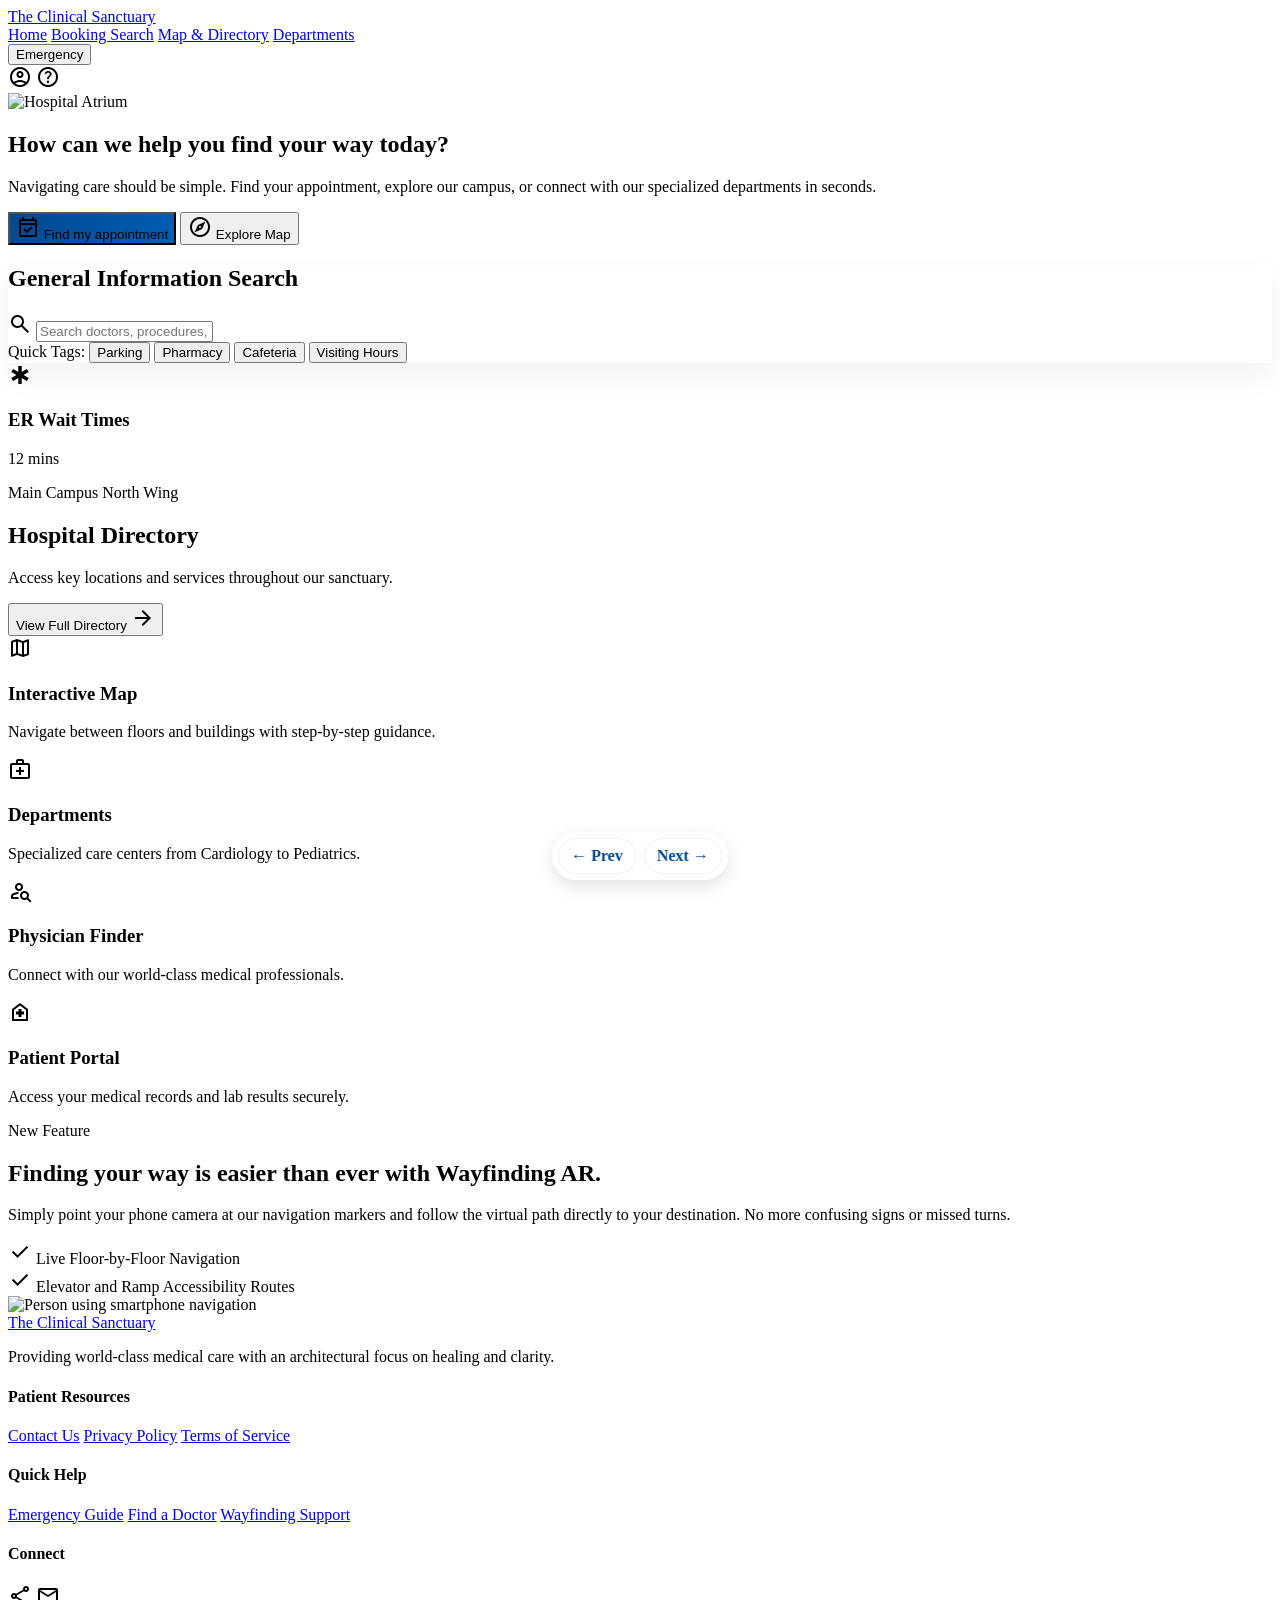
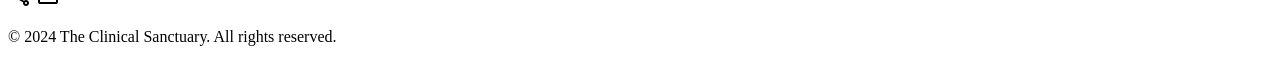
==== index.html @ 82a831bd "Add files via upload" ====
<!DOCTYPE html>

<html class="light" lang="en">

<head>
    <meta charset="utf-8" />
    <meta content="width=device-width, initial-scale=1.0" name="viewport" />
    <title>The Clinical Sanctuary | Modern Hospital Navigation</title>
    <!-- Fonts -->
    <link
        href="https://fonts.googleapis.com/css2?family=Public+Sans:wght@400;600;700;800&family=Inter:wght@400;500;600&display=swap"
        rel="stylesheet" />
    <!-- Material Icons -->
    <link href="https://fonts.googleapis.com/css2?family=Material+Symbols+Outlined:wght,FILL@100..700,0..1&display=swap"
        rel="stylesheet" />
    <script src="https://cdn.tailwindcss.com?plugins=forms,container-queries"></script>
    <script id="tailwind-config">
        tailwind.config = {
            darkMode: "class",
            theme: {
                extend: {
                    "colors": {
                        "surface-dim": "#d7dadf",
                        "surface-tint": "#005db5",
                        "on-surface-variant": "#424752",
                        "tertiary-container": "#006c5f",
                        "error-container": "#ffdad6",
                        "outline-variant": "#c2c6d4",
                        "primary-fixed": "#d6e3ff",
                        "on-primary-container": "#cadcff",
                        "on-tertiary-container": "#8febda",
                        "on-secondary-fixed-variant": "#005312",
                        "on-surface": "#181c1f",
                        "tertiary-fixed": "#97f3e2",
                        "on-secondary-container": "#217128",
                        "secondary-fixed-dim": "#88d982",
                        "secondary-fixed": "#a3f69c",
                        "on-primary-fixed": "#001b3d",
                        "primary-container": "#005fb8",
                        "secondary-container": "#a0f399",
                        "on-tertiary-fixed": "#00201b",
                        "on-primary-fixed-variant": "#00468b",
                        "primary": "#00488d",
                        "inverse-primary": "#a8c8ff",
                        "background": "#f7f9fe",
                        "surface-bright": "#f7f9fe",
                        "surface": "#f7f9fe",
                        "on-tertiary-fixed-variant": "#005047",
                        "surface-container-low": "#f1f4f8",
                        "surface-container-lowest": "#ffffff",
                        "on-secondary": "#ffffff",
                        "error": "#ba1a1a",
                        "on-background": "#181c1f",
                        "inverse-on-surface": "#eef1f6",
                        "surface-container": "#ebeef3",
                        "tertiary": "#005248",
                        "surface-variant": "#e0e3e7",
                        "secondary": "#1b6d24",
                        "surface-container-high": "#e5e8ed",
                        "inverse-surface": "#2d3134",
                        "outline": "#727783",
                        "on-error-container": "#93000a",
                        "tertiary-fixed-dim": "#7ad7c6",
                        "on-secondary-fixed": "#002204",
                        "on-primary": "#ffffff",
                        "primary-fixed-dim": "#a8c8ff",
                        "on-tertiary": "#ffffff",
                        "surface-container-highest": "#e0e3e7",
                        "on-error": "#ffffff"
                    },
                    "borderRadius": {
                        "DEFAULT": "0.125rem",
                        "lg": "0.25rem",
                        "xl": "0.5rem",
                        "full": "0.75rem"
                    },
                    "fontFamily": {
                        "headline": ["Public Sans"],
                        "body": ["Inter"],
                        "label": ["Inter"]
                    }
                },
            },
        }
    </script>
    <style>
        .material-symbols-outlined {
            font-variation-settings: 'FILL' 0, 'wght' 400, 'GRAD' 0, 'opsz' 24;
        }

        .glass-nav {
            backdrop-filter: blur(20px);
            -webkit-backdrop-filter: blur(20px);
        }

        .hero-gradient {
            background: linear-gradient(135deg, #00488d 0%, #005fb8 100%);
        }

        .surface-lift {
            box-shadow: 0px 12px 32px rgba(24, 28, 31, 0.06);
        }
    </style>
</head>

<body class="bg-background font-body text-on-surface antialiased">
    <!-- Top Navigation Shell -->
    <header
        class="fixed top-0 w-full z-50 bg-white/80 dark:bg-slate-900/80 backdrop-blur-xl shadow-sm dark:shadow-none">
        <nav
            class="flex justify-between items-center w-full px-6 py-4 max-w-7xl mx-auto font-['Public_Sans'] antialiased tracking-tight">
            <div class="flex items-center gap-8">
                <a class="text-xl font-bold text-blue-900 dark:text-blue-100" href="index.html">The Clinical
                    Sanctuary</a>
                <div class="hidden md:flex gap-6">
                    <a class="text-blue-700 dark:text-blue-300 border-b-2 border-blue-700 font-semibold pb-1 cursor-pointer active:opacity-80 transition-all"
                        href="#">Home</a>
                    <a class="text-slate-600 dark:text-slate-400 hover:text-blue-600 cursor-pointer active:opacity-80 transition-all"
                        href="booking/code.html">Booking Search</a>
                    <a class="text-slate-600 dark:text-slate-400 hover:text-blue-600 cursor-pointer active:opacity-80 transition-all"
                        href="hospital/code.html">Map & Directory</a>
                    <a class="text-slate-600 dark:text-slate-400 hover:text-blue-600 cursor-pointer active:opacity-80 transition-all"
                        href="department/code.html">Departments</a>
                </div>
            </div>
            <div class="flex items-center gap-4">
                <button
                    class="bg-error text-on-error px-4 py-1.5 rounded-lg text-sm font-bold uppercase tracking-wider hover:opacity-90 transition-all">
                    Emergency
                </button>
                <div class="flex gap-2 text-slate-600">
                    <span
                        class="material-symbols-outlined cursor-pointer hover:bg-slate-50/50 p-2 rounded-full transition-colors"
                        data-icon="account_circle">account_circle</span>
                    <span
                        class="material-symbols-outlined cursor-pointer hover:bg-slate-50/50 p-2 rounded-full transition-colors"
                        data-icon="help">help</span>
                </div>
            </div>
        </nav>
    </header>
    <main class="pt-24 pb-20">
        <!-- Hero Section -->
        <section class="max-w-7xl mx-auto px-6 mb-16">
            <div class="relative rounded-full overflow-hidden min-h-[500px] flex items-center bg-primary">
                <img alt="Hospital Atrium"
                    class="absolute inset-0 w-full h-full object-cover mix-blend-overlay opacity-40"
                    data-alt="Modern spacious hospital atrium with large glass windows, sunlight streaming through, and lush indoor plants creating a calm atmosphere"
                    src="https://lh3.googleusercontent.com/aida-public/[base64]" />
                <div class="relative z-10 px-12 md:px-20 max-w-2xl">
                    <h1 class="font-headline text-5xl md:text-6xl font-extrabold text-white leading-tight mb-6">
                        How can we help you find your way today?
                    </h1>
                    <p class="text-on-primary-container text-lg mb-10 opacity-90 leading-relaxed">
                        Navigating care should be simple. Find your appointment, explore our campus, or connect with our
                        specialized departments in seconds.
                    </p>
                    <div class="flex flex-col sm:flex-row gap-4">
                        <button
                            class="hero-gradient text-white px-8 py-4 rounded-xl font-semibold shadow-lg hover:brightness-110 transition-all flex items-center justify-center gap-2">
                            <span class="material-symbols-outlined" data-icon="event_available">event_available</span>
                            Find my appointment
                        </button>
                        <button
                            class="bg-white/10 backdrop-blur-md text-white border border-white/20 px-8 py-4 rounded-xl font-semibold hover:bg-white/20 transition-all flex items-center justify-center gap-2">
                            <span class="material-symbols-outlined" data-icon="explore">explore</span>
                            Explore Map
                        </button>
                    </div>
                </div>
            </div>
        </section>
        <!-- Search & Utility Bento -->
        <section class="max-w-7xl mx-auto px-6 mb-20">
            <div class="grid grid-cols-1 md:grid-cols-12 gap-6">
                <!-- Large Search Card -->
                <div
                    class="md:col-span-8 bg-surface-container-lowest p-8 rounded-full surface-lift flex flex-col justify-center">
                    <h2 class="font-headline text-2xl font-bold mb-6 text-on-surface">General Information Search</h2>
                    <div class="relative">
                        <span class="material-symbols-outlined absolute left-4 top-1/2 -translate-y-1/2 text-outline"
                            data-icon="search">search</span>
                        <input
                            class="w-full pl-12 pr-4 py-4 bg-surface-container-highest rounded-xl border-none focus:ring-2 focus:ring-surface-tint/40 transition-all text-on-surface"
                            placeholder="Search doctors, procedures, or visiting hours..." type="text" />
                    </div>
                    <div class="mt-4 flex flex-wrap gap-2">
                        <span
                            class="text-xs font-semibold text-outline-variant uppercase tracking-widest mr-2 py-1">Quick
                            Tags:</span>
                        <button
                            class="text-sm bg-surface-container-low px-3 py-1 rounded-full hover:bg-surface-container-high text-on-surface-variant transition-colors">Parking</button>
                        <button
                            class="text-sm bg-surface-container-low px-3 py-1 rounded-full hover:bg-surface-container-high text-on-surface-variant transition-colors">Pharmacy</button>
                        <button
                            class="text-sm bg-surface-container-low px-3 py-1 rounded-full hover:bg-surface-container-high text-on-surface-variant transition-colors">Cafeteria</button>
                        <button
                            class="text-sm bg-surface-container-low px-3 py-1 rounded-full hover:bg-surface-container-high text-on-surface-variant transition-colors">Visiting
                            Hours</button>
                    </div>
                </div>
                <!-- Emergency Info Card -->
                <div
                    class="md:col-span-4 bg-tertiary-container p-8 rounded-full text-on-tertiary flex flex-col justify-between">
                    <div>
                        <span class="material-symbols-outlined text-4xl mb-4"
                            data-icon="emergency_hospital">emergency</span>
                        <h3 class="text-xl font-bold mb-2">ER Wait Times</h3>
                    </div>
                    <div>
                        <p class="text-4xl font-extrabold mb-1">12 <span
                                class="text-lg font-normal opacity-80">mins</span></p>
                        <p class="text-sm opacity-90">Main Campus North Wing</p>
                    </div>
                </div>
            </div>
        </section>
        <!-- Navigation Categories -->
        <section class="max-w-7xl mx-auto px-6 mb-20">
            <div class="flex justify-between items-end mb-8">
                <div>
                    <h2 class="font-headline text-3xl font-bold text-blue-900">Hospital Directory</h2>
                    <p class="text-on-surface-variant mt-2">Access key locations and services throughout our sanctuary.
                    </p>
                </div>
                <button class="text-primary font-bold flex items-center gap-1 hover:gap-2 transition-all">
                    View Full Directory <span class="material-symbols-outlined"
                        data-icon="arrow_forward">arrow_forward</span>
                </button>
            </div>
            <div class="grid grid-cols-1 sm:grid-cols-2 lg:grid-cols-4 gap-6">
                <!-- Card 1 -->
                <div
                    class="bg-surface-container-low p-8 rounded-full group hover:bg-primary-fixed transition-all cursor-pointer">
                    <div
                        class="w-12 h-12 bg-white rounded-xl flex items-center justify-center mb-6 shadow-sm group-hover:bg-primary group-hover:text-white transition-colors">
                        <span class="material-symbols-outlined text-3xl" data-icon="map">map</span>
                    </div>
                    <h3 class="font-headline text-xl font-bold mb-2 text-on-surface">Interactive Map</h3>
                    <p class="text-on-surface-variant text-sm leading-relaxed">Navigate between floors and buildings
                        with step-by-step guidance.</p>
                </div>
                <!-- Card 2 -->
                <div
                    class="bg-surface-container-low p-8 rounded-full group hover:bg-secondary-container transition-all cursor-pointer">
                    <div
                        class="w-12 h-12 bg-white rounded-xl flex items-center justify-center mb-6 shadow-sm group-hover:bg-secondary group-hover:text-white transition-colors">
                        <span class="material-symbols-outlined text-3xl"
                            data-icon="medical_services">medical_services</span>
                    </div>
                    <h3 class="font-headline text-xl font-bold mb-2 text-on-surface">Departments</h3>
                    <p class="text-on-surface-variant text-sm leading-relaxed">Specialized care centers from Cardiology
                        to Pediatrics.</p>
                </div>
                <!-- Card 3 -->
                <div
                    class="bg-surface-container-low p-8 rounded-full group hover:bg-primary-fixed transition-all cursor-pointer">
                    <div
                        class="w-12 h-12 bg-white rounded-xl flex items-center justify-center mb-6 shadow-sm group-hover:bg-primary group-hover:text-white transition-colors">
                        <span class="material-symbols-outlined text-3xl" data-icon="person_search">person_search</span>
                    </div>
                    <h3 class="font-headline text-xl font-bold mb-2 text-on-surface">Physician Finder</h3>
                    <p class="text-on-surface-variant text-sm leading-relaxed">Connect with our world-class medical
                        professionals.</p>
                </div>
                <!-- Card 4 -->
                <div
                    class="bg-surface-container-low p-8 rounded-full group hover:bg-secondary-container transition-all cursor-pointer">
                    <div
                        class="w-12 h-12 bg-white rounded-xl flex items-center justify-center mb-6 shadow-sm group-hover:bg-secondary group-hover:text-white transition-colors">
                        <span class="material-symbols-outlined text-3xl" data-icon="home_health">home_health</span>
                    </div>
                    <h3 class="font-headline text-xl font-bold mb-2 text-on-surface">Patient Portal</h3>
                    <p class="text-on-surface-variant text-sm leading-relaxed">Access your medical records and lab
                        results securely.</p>
                </div>
            </div>
        </section>
        <!-- Asymmetric Featured Section -->
        <section class="max-w-7xl mx-auto px-6 mb-20">
            <div
                class="bg-surface-container rounded-full overflow-hidden grid grid-cols-1 lg:grid-cols-2 items-stretch">
                <div class="p-12 lg:p-20">
                    <span class="text-secondary font-bold uppercase tracking-widest text-xs mb-4 block">New
                        Feature</span>
                    <h2 class="font-headline text-4xl font-bold text-on-surface mb-6 leading-tight">Finding your way is
                        easier than ever with Wayfinding AR.</h2>
                    <p class="text-on-surface-variant text-lg mb-10 leading-relaxed">
                        Simply point your phone camera at our navigation markers and follow the virtual path directly to
                        your destination. No more confusing signs or missed turns.
                    </p>
                    <div class="space-y-4">
                        <div class="flex items-center gap-4">
                            <span
                                class="w-8 h-8 rounded-full bg-secondary-container flex items-center justify-center text-secondary">
                                <span class="material-symbols-outlined text-lg" data-icon="check">check</span>
                            </span>
                            <span class="font-medium text-on-surface">Live Floor-by-Floor Navigation</span>
                        </div>
                        <div class="flex items-center gap-4">
                            <span
                                class="w-8 h-8 rounded-full bg-secondary-container flex items-center justify-center text-secondary">
                                <span class="material-symbols-outlined text-lg" data-icon="check">check</span>
                            </span>
                            <span class="font-medium text-on-surface">Elevator and Ramp Accessibility Routes</span>
                        </div>
                    </div>
                </div>
                <div class="relative min-h-[400px]">
                    <img alt="Person using smartphone navigation" class="absolute inset-0 w-full h-full object-cover"
                        data-alt="Close up of a person's hand holding a modern smartphone displaying an augmented reality navigation app inside a bright, clean hospital corridor"
                        src="https://lh3.googleusercontent.com/aida-public/[base64]" />
                </div>
            </div>
        </section>
    </main>
    <!-- Footer Shell -->
    <footer class="bg-slate-100 dark:bg-slate-950 w-full mt-auto py-12">
        <div
            class="grid grid-cols-1 md:grid-cols-4 gap-8 px-6 max-w-7xl mx-auto font-['Inter'] text-sm leading-relaxed">
            <div class="col-span-1 md:col-span-1">
                <a class="text-lg font-semibold text-blue-900 dark:text-blue-100 mb-4 block" href="#">The Clinical
                    Sanctuary</a>
                <p class="text-slate-500">Providing world-class medical care with an architectural focus on healing and
                    clarity.</p>
            </div>
            <div class="flex flex-col gap-4">
                <h4 class="font-bold text-blue-900 dark:text-blue-200">Patient Resources</h4>
                <a class="text-slate-500 hover:underline decoration-blue-500 underline-offset-4 transition-all duration-200"
                    href="#">Contact Us</a>
                <a class="text-slate-500 hover:underline decoration-blue-500 underline-offset-4 transition-all duration-200"
                    href="#">Privacy Policy</a>
                <a class="text-slate-500 hover:underline decoration-blue-500 underline-offset-4 transition-all duration-200"
                    href="#">Terms of Service</a>
            </div>
            <div class="flex flex-col gap-4">
                <h4 class="font-bold text-blue-900 dark:text-blue-200">Quick Help</h4>
                <a class="text-blue-700 dark:text-blue-400 font-medium hover:underline decoration-blue-500 underline-offset-4 transition-all duration-200"
                    href="#">Emergency Guide</a>
                <a class="text-slate-500 hover:underline decoration-blue-500 underline-offset-4 transition-all duration-200"
                    href="#">Find a Doctor</a>
                <a class="text-slate-500 hover:underline decoration-blue-500 underline-offset-4 transition-all duration-200"
                    href="#">Wayfinding Support</a>
            </div>
            <div class="flex flex-col gap-4">
                <h4 class="font-bold text-blue-900 dark:text-blue-200">Connect</h4>
                <div class="flex gap-4">
                    <span class="material-symbols-outlined text-slate-500 cursor-pointer" data-icon="share">share</span>
                    <span class="material-symbols-outlined text-slate-500 cursor-pointer" data-icon="mail">mail</span>
                </div>
                <p class="text-xs text-slate-500 mt-4">© 2024 The Clinical Sanctuary. All rights reserved.</p>
            </div>
        </div>
    </footer>
    <!-- Prev / Next page navigation -->
    <div class="floating-nav" role="navigation" aria-label="Page navigation">
        <a class="nav-btn prev" href="department/code.html" title="Previous page">← Prev</a>
        <a class="nav-btn next" href="booking/code.html" title="Next page">Next →</a>
    </div>
    <style>
        .floating-nav {
            position: fixed;
            bottom: 20px;
            left: 50%;
            transform: translateX(-50%);
            display: flex;
            gap: 8px;
            background: rgba(255, 255, 255, 0.92);
            backdrop-filter: blur(6px);
            padding: 6px;
            border-radius: 999px;
            box-shadow: 0 6px 18px rgba(2, 6, 23, 0.12);
            z-index: 9999
        }

        .floating-nav .nav-btn {
            display: inline-flex;
            align-items: center;
            gap: 8px;
            padding: 8px 12px;
            border-radius: 999px;
            text-decoration: none;
            color: #00488d;
            font-weight: 600;
            border: 1px solid rgba(0, 72, 141, 0.07);
            background: transparent
        }

        .floating-nav .nav-btn:hover {
            background: rgba(0, 72, 141, 0.06)
        }
    </style>
</body>

</html>
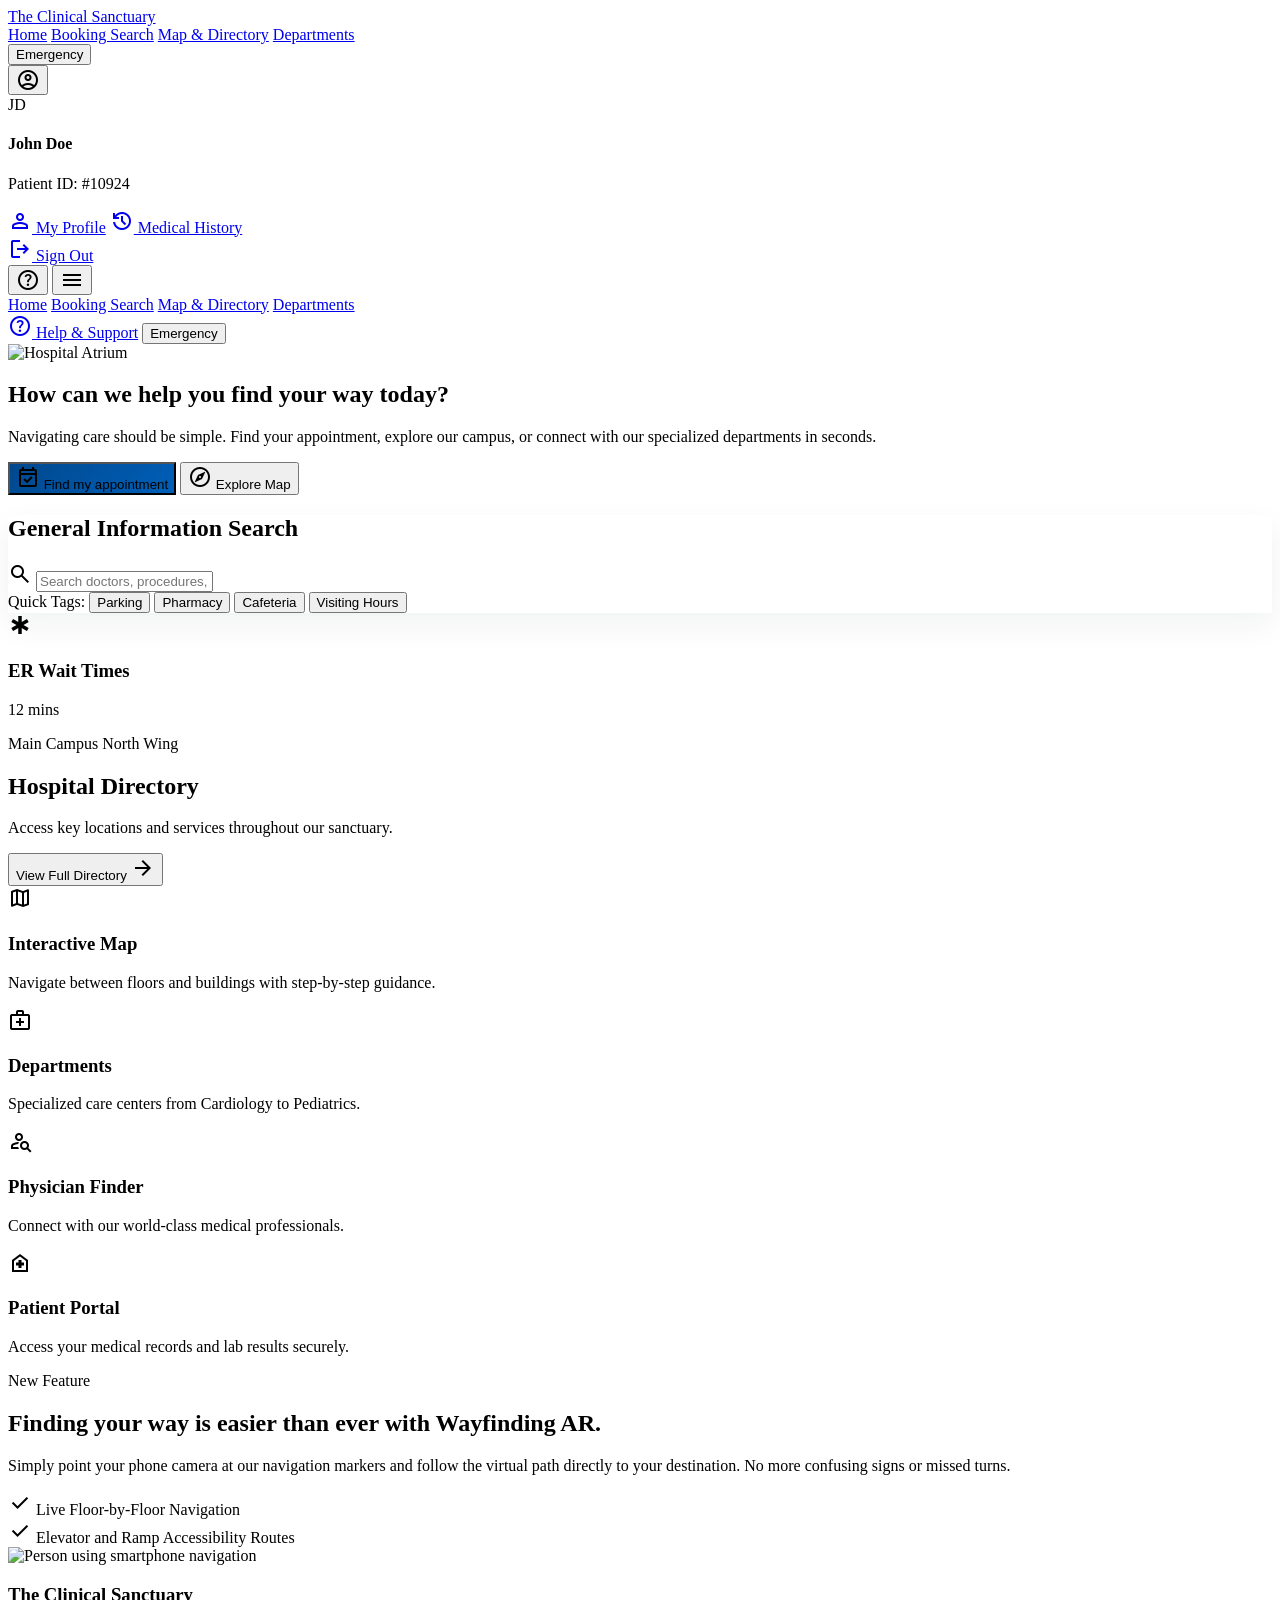
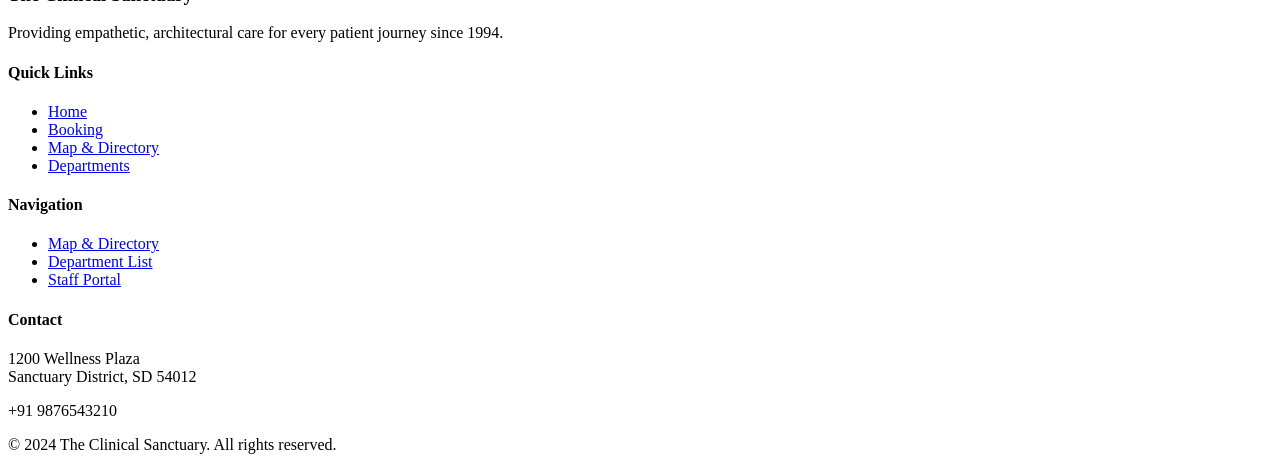
==== commit f45947ed: "feat: implement booking search page and add navigation structure across site modules" ====
--- a/index.html
+++ b/index.html
@@ -123,21 +123,72 @@
                         href="department/code.html">Departments</a>
                 </div>
             </div>
-            <div class="flex items-center gap-4">
+            <div class="flex items-center gap-2 sm:gap-4">
                 <button
-                    class="bg-error text-on-error px-4 py-1.5 rounded-lg text-sm font-bold uppercase tracking-wider hover:opacity-90 transition-all">
+                    class="hidden sm:block bg-error text-on-error px-4 py-1.5 rounded-lg text-sm font-bold uppercase tracking-wider hover:opacity-90 transition-all">
                     Emergency
                 </button>
-                <div class="flex gap-2 text-slate-600">
-                    <span
-                        class="material-symbols-outlined cursor-pointer hover:bg-slate-50/50 p-2 rounded-full transition-colors"
-                        data-icon="account_circle">account_circle</span>
-                    <span
-                        class="material-symbols-outlined cursor-pointer hover:bg-slate-50/50 p-2 rounded-full transition-colors"
-                        data-icon="help">help</span>
+                <div class="flex gap-1 sm:gap-2 text-slate-600">
+                    <div class="relative flex items-center">
+                        <button id="account-btn"
+                            class="material-symbols-outlined cursor-pointer hover:bg-slate-50/50 p-2 rounded-full transition-colors flex items-center justify-center outline-none focus:ring-2 focus:ring-blue-500"
+                            data-icon="account_circle">account_circle</button>
+                        <!-- Account Dropdown -->
+                        <div id="account-dropdown"
+                            class="hidden absolute right-0 top-full mt-2 w-64 bg-white dark:bg-slate-800 rounded-xl shadow-xl border border-slate-200 dark:border-slate-700 p-4 z-50">
+                            <div
+                                class="flex items-center gap-3 mb-4 border-b border-slate-100 dark:border-slate-700 pb-3">
+                                <div
+                                    class="w-12 h-12 bg-blue-100 text-blue-700 rounded-full flex items-center justify-center font-bold text-xl uppercase">
+                                    JD</div>
+                                <div>
+                                    <h4 class="font-bold text-slate-800 dark:text-slate-100">John Doe</h4>
+                                    <p class="text-xs text-slate-500 dark:text-slate-400">Patient ID: #10924</p>
+                                </div>
+                            </div>
+                            <div class="flex flex-col gap-2">
+                                <a href="/profile/code.html"
+                                    class="text-sm text-slate-600 dark:text-slate-300 hover:text-blue-600 dark:hover:text-blue-400 flex items-center gap-2 py-1"><span
+                                        class="material-symbols-outlined text-[18px]">person</span> My Profile</a>
+                                <a href="#"
+                                    class="text-sm text-slate-600 dark:text-slate-300 hover:text-blue-600 dark:hover:text-blue-400 flex items-center gap-2 py-1"><span
+                                        class="material-symbols-outlined text-[18px]">history</span> Medical History</a>
+                                <div class="h-px bg-slate-100 dark:bg-slate-700 my-1"></div>
+                                <a href="#"
+                                    class="text-sm text-error hover:text-red-700 flex items-center gap-2 py-1"><span
+                                        class="material-symbols-outlined text-[18px]">logout</span> Sign Out</a>
+                            </div>
+                        </div>
+                    </div>
+                    <button
+                        class="hidden sm:block material-symbols-outlined cursor-pointer hover:bg-slate-50/50 p-2 rounded-full transition-colors"
+                        data-icon="help">help</button>
+                    <button id="mobile-menu-btn"
+                        class="md:hidden material-symbols-outlined cursor-pointer hover:bg-slate-50/50 p-2 rounded-full transition-colors flex items-center justify-center"
+                        aria-label="Toggle Menu">menu</button>
                 </div>
             </div>
         </nav>
+        <!-- Mobile Menu -->
+        <div id="mobile-menu"
+            class="hidden md:hidden bg-white/95 dark:bg-slate-900/95 backdrop-blur-xl border-t border-slate-100 dark:border-slate-800 absolute w-full shadow-lg">
+            <div class="flex flex-col px-6 py-4 gap-4">
+                <a class="text-blue-700 dark:text-blue-300 font-semibold" href="#">Home</a>
+                <a class="text-slate-600 dark:text-slate-400 hover:text-blue-600" href="booking/code.html">Booking
+                    Search</a>
+                <a class="text-slate-600 dark:text-slate-400 hover:text-blue-600" href="hospital/code.html">Map &
+                    Directory</a>
+                <a class="text-slate-600 dark:text-slate-400 hover:text-blue-600"
+                    href="department/code.html">Departments</a>
+                <div class="h-px bg-slate-100 dark:bg-slate-800 my-1"></div>
+                <a class="text-slate-600 dark:text-slate-400 hover:text-blue-600 flex items-center gap-2" href="#"><span
+                        class="material-symbols-outlined text-[18px]">help</span> Help & Support</a>
+                <button
+                    class="bg-error text-on-error px-4 py-2 rounded-lg text-sm font-bold uppercase tracking-wider w-full mt-2 sm:hidden">
+                    Emergency
+                </button>
+            </div>
+        </div>
     </header>
     <main class="pt-24 pb-20">
         <!-- Hero Section -->
@@ -156,12 +207,12 @@
                         specialized departments in seconds.
                     </p>
                     <div class="flex flex-col sm:flex-row gap-4">
-                        <button
+                        <button onclick="window.location.href='booking/code.html'"
                             class="hero-gradient text-white px-8 py-4 rounded-xl font-semibold shadow-lg hover:brightness-110 transition-all flex items-center justify-center gap-2">
                             <span class="material-symbols-outlined" data-icon="event_available">event_available</span>
                             Find my appointment
                         </button>
-                        <button
+                        <button onclick="window.location.href='hospital/code.html'"
                             class="bg-white/10 backdrop-blur-md text-white border border-white/20 px-8 py-4 rounded-xl font-semibold hover:bg-white/20 transition-all flex items-center justify-center gap-2">
                             <span class="material-symbols-outlined" data-icon="explore">explore</span>
                             Explore Map
@@ -223,14 +274,15 @@
                     <p class="text-on-surface-variant mt-2">Access key locations and services throughout our sanctuary.
                     </p>
                 </div>
-                <button class="text-primary font-bold flex items-center gap-1 hover:gap-2 transition-all">
+                <button onclick="window.location.href='hospital/code.html'"
+                    class="text-primary font-bold flex items-center gap-1 hover:gap-2 transition-all">
                     View Full Directory <span class="material-symbols-outlined"
                         data-icon="arrow_forward">arrow_forward</span>
                 </button>
             </div>
             <div class="grid grid-cols-1 sm:grid-cols-2 lg:grid-cols-4 gap-6">
                 <!-- Card 1 -->
-                <div
+                <div onclick="window.location.href='hospital/code.html'"
                     class="bg-surface-container-low p-8 rounded-full group hover:bg-primary-fixed transition-all cursor-pointer">
                     <div
                         class="w-12 h-12 bg-white rounded-xl flex items-center justify-center mb-6 shadow-sm group-hover:bg-primary group-hover:text-white transition-colors">
@@ -241,7 +293,7 @@
                         with step-by-step guidance.</p>
                 </div>
                 <!-- Card 2 -->
-                <div
+                <div onclick="window.location.href='department/code.html'"
                     class="bg-surface-container-low p-8 rounded-full group hover:bg-secondary-container transition-all cursor-pointer">
                     <div
                         class="w-12 h-12 bg-white rounded-xl flex items-center justify-center mb-6 shadow-sm group-hover:bg-secondary group-hover:text-white transition-colors">
@@ -253,7 +305,7 @@
                         to Pediatrics.</p>
                 </div>
                 <!-- Card 3 -->
-                <div
+                <div onclick="window.location.href='department/code.html'"
                     class="bg-surface-container-low p-8 rounded-full group hover:bg-primary-fixed transition-all cursor-pointer">
                     <div
                         class="w-12 h-12 bg-white rounded-xl flex items-center justify-center mb-6 shadow-sm group-hover:bg-primary group-hover:text-white transition-colors">
@@ -264,7 +316,7 @@
                         professionals.</p>
                 </div>
                 <!-- Card 4 -->
-                <div
+                <div onclick="window.location.href='#'"
                     class="bg-surface-container-low p-8 rounded-full group hover:bg-secondary-container transition-all cursor-pointer">
                     <div
                         class="w-12 h-12 bg-white rounded-xl flex items-center justify-center mb-6 shadow-sm group-hover:bg-secondary group-hover:text-white transition-colors">
@@ -315,48 +367,53 @@
         </section>
     </main>
     <!-- Footer Shell -->
-    <footer class="bg-slate-100 dark:bg-slate-950 w-full mt-auto py-12">
-        <div
-            class="grid grid-cols-1 md:grid-cols-4 gap-8 px-6 max-w-7xl mx-auto font-['Inter'] text-sm leading-relaxed">
-            <div class="col-span-1 md:col-span-1">
-                <a class="text-lg font-semibold text-blue-900 dark:text-blue-100 mb-4 block" href="#">The Clinical
-                    Sanctuary</a>
-                <p class="text-slate-500">Providing world-class medical care with an architectural focus on healing and
-                    clarity.</p>
-            </div>
-            <div class="flex flex-col gap-4">
-                <h4 class="font-bold text-blue-900 dark:text-blue-200">Patient Resources</h4>
-                <a class="text-slate-500 hover:underline decoration-blue-500 underline-offset-4 transition-all duration-200"
-                    href="#">Contact Us</a>
-                <a class="text-slate-500 hover:underline decoration-blue-500 underline-offset-4 transition-all duration-200"
-                    href="#">Privacy Policy</a>
-                <a class="text-slate-500 hover:underline decoration-blue-500 underline-offset-4 transition-all duration-200"
-                    href="#">Terms of Service</a>
-            </div>
-            <div class="flex flex-col gap-4">
-                <h4 class="font-bold text-blue-900 dark:text-blue-200">Quick Help</h4>
-                <a class="text-blue-700 dark:text-blue-400 font-medium hover:underline decoration-blue-500 underline-offset-4 transition-all duration-200"
-                    href="#">Emergency Guide</a>
-                <a class="text-slate-500 hover:underline decoration-blue-500 underline-offset-4 transition-all duration-200"
-                    href="#">Find a Doctor</a>
-                <a class="text-slate-500 hover:underline decoration-blue-500 underline-offset-4 transition-all duration-200"
-                    href="#">Wayfinding Support</a>
-            </div>
-            <div class="flex flex-col gap-4">
-                <h4 class="font-bold text-blue-900 dark:text-blue-200">Connect</h4>
-                <div class="flex gap-4">
-                    <span class="material-symbols-outlined text-slate-500 cursor-pointer" data-icon="share">share</span>
-                    <span class="material-symbols-outlined text-slate-500 cursor-pointer" data-icon="mail">mail</span>
-                </div>
-                <p class="text-xs text-slate-500 mt-4">© 2024 The Clinical Sanctuary. All rights reserved.</p>
-            </div>
+    <footer class="bg-slate-100 font-body text-sm leading-relaxed w-full mt-auto py-12">
+        <div class="grid grid-cols-1 md:grid-cols-4 gap-8 px-6 max-w-7xl mx-auto">
+            <div class="space-y-4">
+                <h3 class="text-lg font-semibold text-blue-900">The Clinical Sanctuary</h3>
+                <p class="text-slate-500 max-w-xs">Providing empathetic, architectural care for every patient journey
+                    since
+                    1994.</p>
+            </div>
+            <div>
+                <h4 class="font-bold text-blue-900 mb-4">Quick Links</h4>
+                <ul class="space-y-2">
+                    <li><a class="text-slate-500 hover:underline decoration-blue-500 underline-offset-4 transition-all duration-200"
+                            href="/index.html">Home</a></li>
+                    <li><a class="text-slate-500 hover:underline decoration-blue-500 underline-offset-4 transition-all duration-200"
+                            href="/booking/code.html">Booking</a></li>
+                    <li><a class="text-slate-500 hover:underline decoration-blue-500 underline-offset-4 transition-all duration-200"
+                            href="/hospital/code.html">Map & Directory</a></li>
+                    <li><a class="text-slate-500 hover:underline decoration-blue-500 underline-offset-4 transition-all duration-200"
+                            href="/department/code.html">Departments</a></li>
+                </ul>
+            </div>
+            <div>
+                <h4 class="font-bold text-blue-900 mb-4">Navigation</h4>
+                <ul class="space-y-2">
+                    <li><a class="text-slate-500 hover:underline decoration-blue-500 underline-offset-4 transition-all duration-200"
+                            href="#">Map &amp; Directory</a></li>
+                    <li><a class="text-slate-500 hover:underline decoration-blue-500 underline-offset-4 transition-all duration-200"
+                            href="#">Department List</a></li>
+                    <li><a class="text-slate-500 hover:underline decoration-blue-500 underline-offset-4 transition-all duration-200"
+                            href="#">Staff Portal</a></li>
+                </ul>
+            </div>
+            <div>
+                <h4 class="font-bold text-blue-900 mb-4">Contact</h4>
+                <p class="text-slate-500">1200 Wellness Plaza<br />Sanctuary District, SD 54012</p>
+                <p class="text-blue-700 font-medium mt-2">+91 9876543210</p>
+            </div>
+        </div>
+        <div class="max-w-7xl mx-auto px-6 mt-12 pt-8 border-t border-slate-200">
+            <p class="text-slate-500 text-xs">© 2024 The Clinical Sanctuary. All rights reserved.</p>
         </div>
     </footer>
     <!-- Prev / Next page navigation -->
-    <div class="floating-nav" role="navigation" aria-label="Page navigation">
+    <!-- <div class="floating-nav" role="navigation" aria-label="Page navigation">
         <a class="nav-btn prev" href="department/code.html" title="Previous page">← Prev</a>
         <a class="nav-btn next" href="booking/code.html" title="Next page">Next →</a>
-    </div>
+    </div> -->
     <style>
         .floating-nav {
             position: fixed;
@@ -390,6 +447,51 @@
             background: rgba(0, 72, 141, 0.06)
         }
     </style>
+    <script>
+        document.addEventListener('DOMContentLoaded', () => {
+            const mobileMenuBtn = document.getElementById('mobile-menu-btn');
+            const mobileMenu = document.getElementById('mobile-menu');
+            const accountBtn = document.getElementById('account-btn');
+            const accountDropdown = document.getElementById('account-dropdown');
+
+            // Toggle Mobile Menu
+            mobileMenuBtn.addEventListener('click', () => {
+                const isHidden = mobileMenu.classList.contains('hidden');
+                if (isHidden) {
+                    mobileMenu.classList.remove('hidden');
+                    mobileMenuBtn.textContent = 'close';
+                    // Ensure account dropdown is closed
+                    accountDropdown.classList.add('hidden');
+                } else {
+                    mobileMenu.classList.add('hidden');
+                    mobileMenuBtn.textContent = 'menu';
+                }
+            });
+
+            // Toggle Account Dropdown
+            accountBtn.addEventListener('click', (e) => {
+                e.stopPropagation(); // Prevent document click from immediately closing it
+                accountDropdown.classList.toggle('hidden');
+                // Ensure mobile menu is closed when opening account dropdown
+                if (!accountDropdown.classList.contains('hidden')) {
+                    mobileMenu.classList.add('hidden');
+                    mobileMenuBtn.textContent = 'menu';
+                }
+            });
+
+            // Close dropdowns when clicking outside
+            document.addEventListener('click', (e) => {
+                if (!accountBtn.contains(e.target) && !accountDropdown.contains(e.target)) {
+                    accountDropdown.classList.add('hidden');
+                }
+            });
+
+            // Prevent close when clicking inside dropdown
+            accountDropdown.addEventListener('click', (e) => {
+                e.stopPropagation();
+            });
+        });
+    </script>
 </body>
 
 </html>
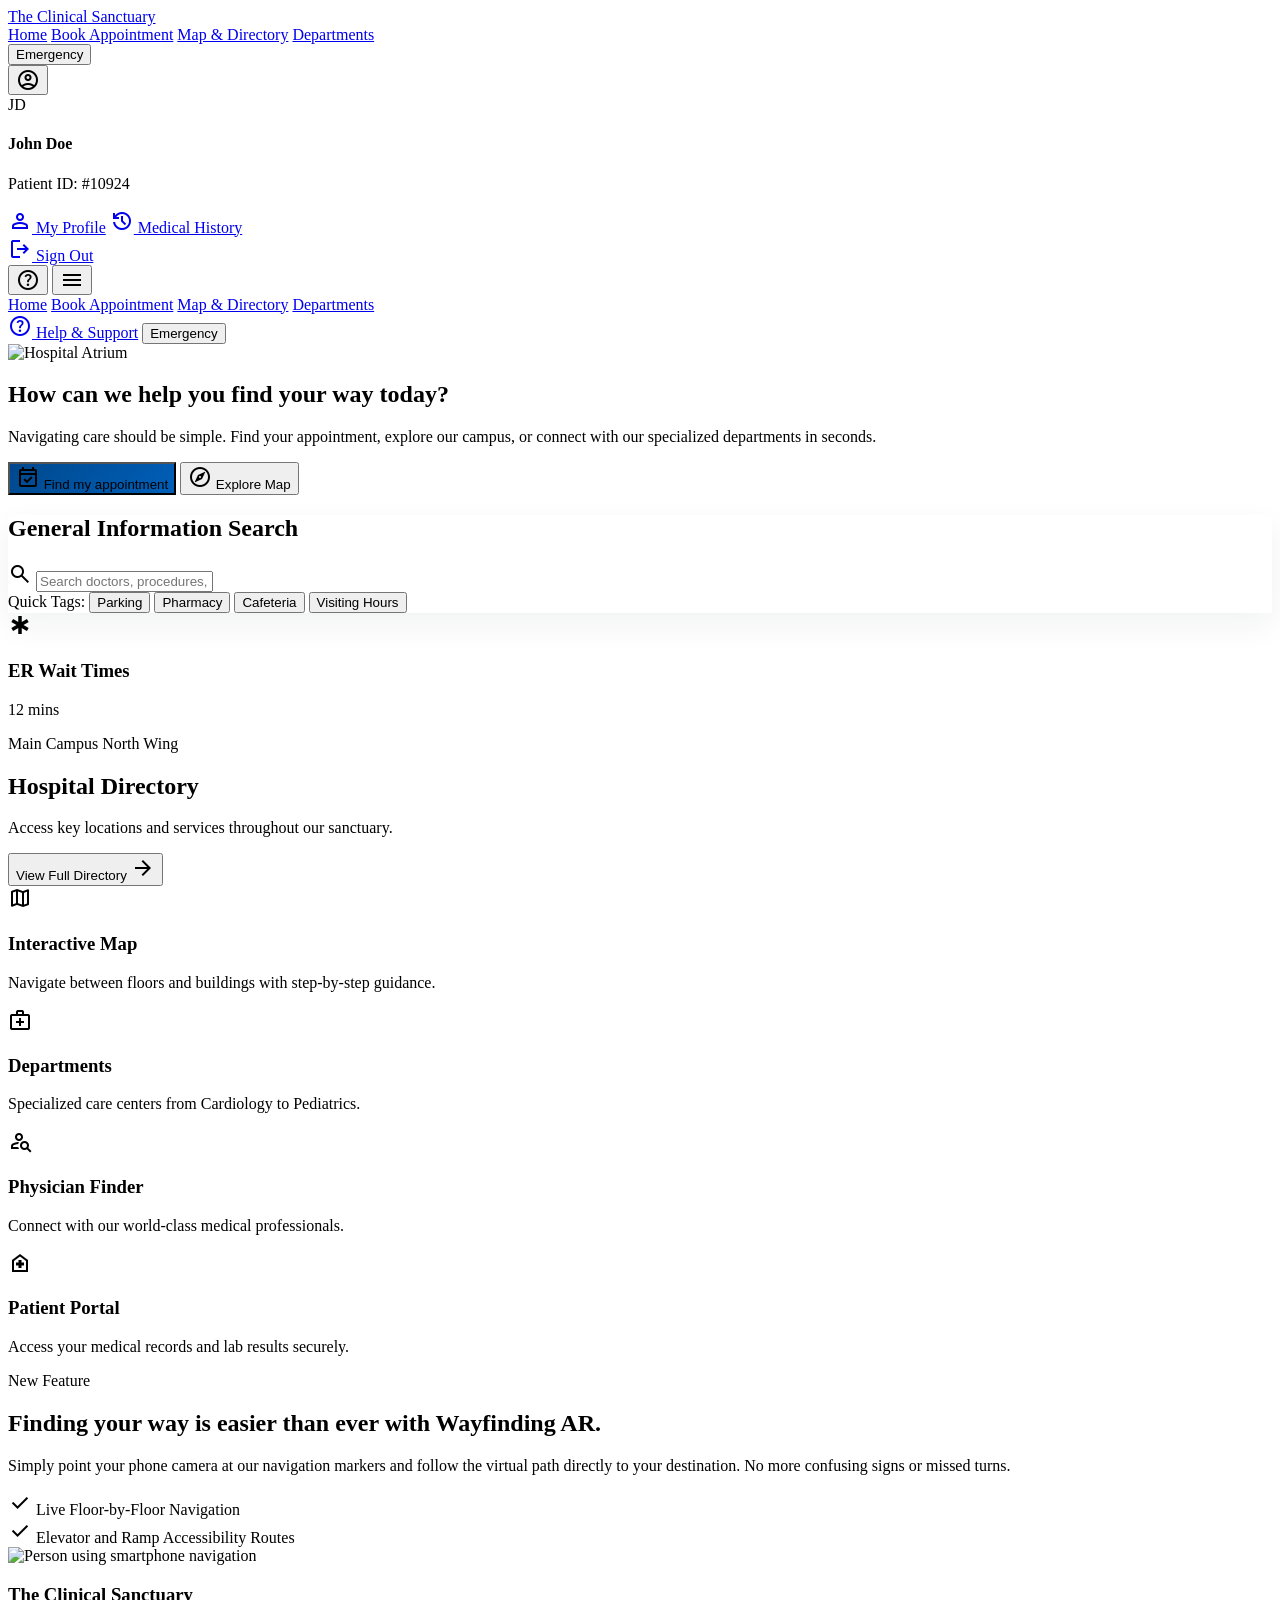
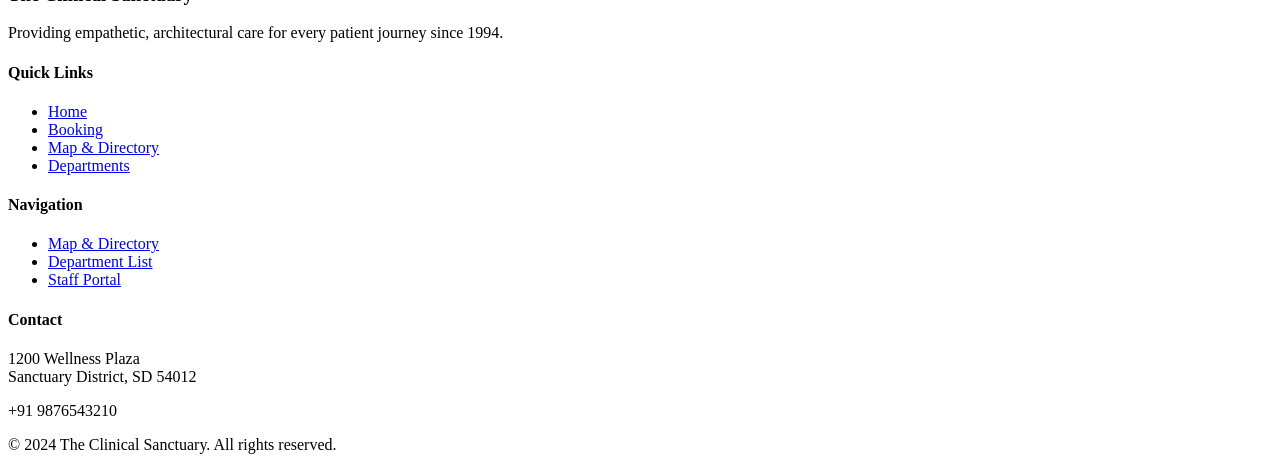
==== commit 5c367518: "feat: implement hospital map and directory page with navigation and search functionality" ====
--- a/index.html
+++ b/index.html
@@ -116,7 +116,7 @@
                     <a class="text-blue-700 dark:text-blue-300 border-b-2 border-blue-700 font-semibold pb-1 cursor-pointer active:opacity-80 transition-all"
                         href="#">Home</a>
                     <a class="text-slate-600 dark:text-slate-400 hover:text-blue-600 cursor-pointer active:opacity-80 transition-all"
-                        href="booking/code.html">Booking Search</a>
+                        href="booking/code.html">Book Appointment</a>
                     <a class="text-slate-600 dark:text-slate-400 hover:text-blue-600 cursor-pointer active:opacity-80 transition-all"
                         href="hospital/code.html">Map & Directory</a>
                     <a class="text-slate-600 dark:text-slate-400 hover:text-blue-600 cursor-pointer active:opacity-80 transition-all"
@@ -174,8 +174,7 @@
             class="hidden md:hidden bg-white/95 dark:bg-slate-900/95 backdrop-blur-xl border-t border-slate-100 dark:border-slate-800 absolute w-full shadow-lg">
             <div class="flex flex-col px-6 py-4 gap-4">
                 <a class="text-blue-700 dark:text-blue-300 font-semibold" href="#">Home</a>
-                <a class="text-slate-600 dark:text-slate-400 hover:text-blue-600" href="booking/code.html">Booking
-                    Search</a>
+                <a class="text-slate-600 dark:text-slate-400 hover:text-blue-600" href="booking/code.html">Book Appointment</a>
                 <a class="text-slate-600 dark:text-slate-400 hover:text-blue-600" href="hospital/code.html">Map &
                     Directory</a>
                 <a class="text-slate-600 dark:text-slate-400 hover:text-blue-600"
